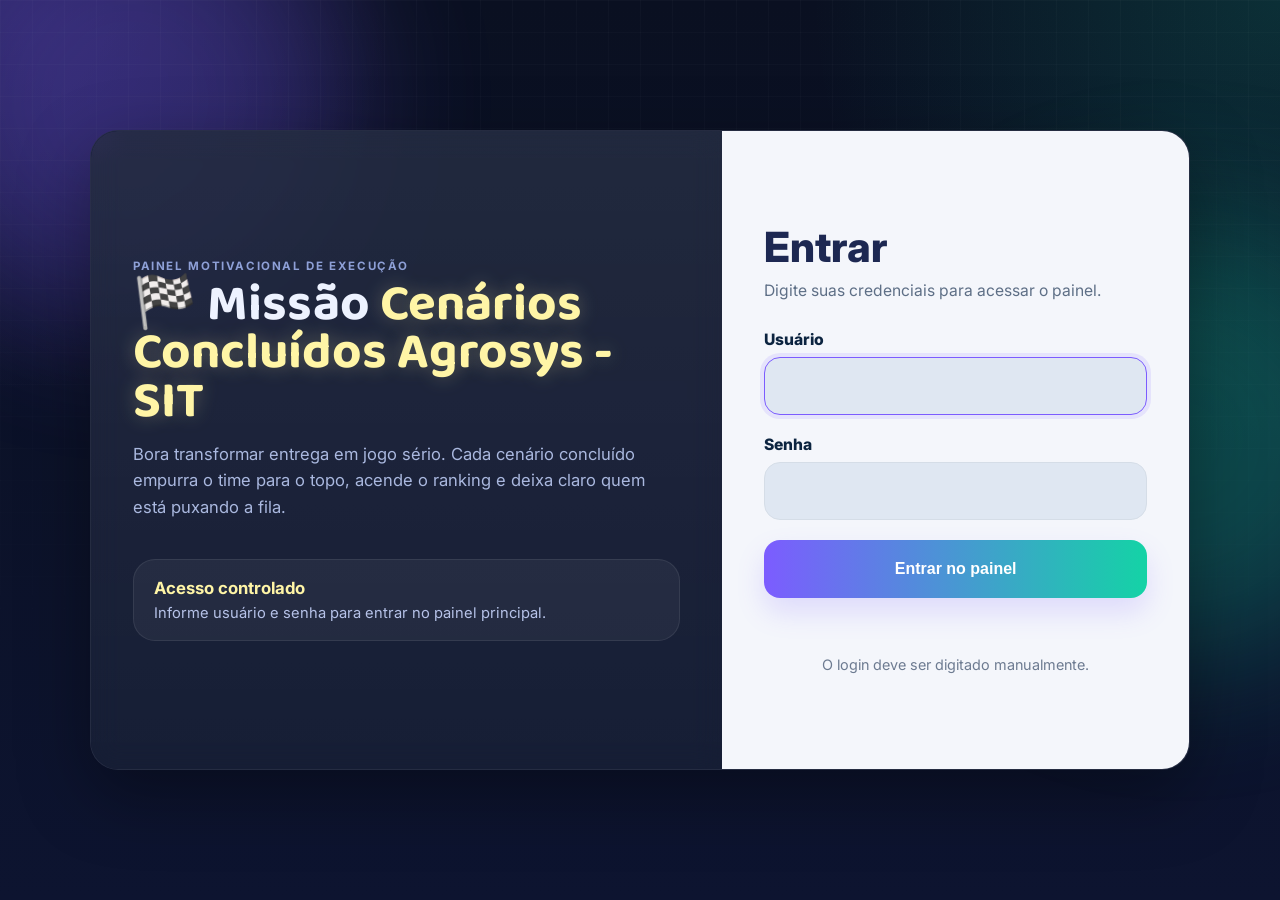
==== login.html @ 272a7059 "Atualização autenticação 02.04.2026 17:37" ====
<!DOCTYPE html>
<html lang="pt-BR">
<head>
  <meta charset="UTF-8" />
  <meta http-equiv="Cache-Control" content="no-store, no-cache, must-revalidate, max-age=0" />
  <meta http-equiv="Pragma" content="no-cache" />
  <meta http-equiv="Expires" content="0" />
  <meta name="viewport" content="width=device-width, initial-scale=1.0" />
  <title>Login | Missão Cenários Concluídos Agrosys - SIT </title>

  <link rel="preconnect" href="https://fonts.googleapis.com">
  <link rel="preconnect" href="https://fonts.gstatic.com" crossorigin>
  <link href="https://fonts.googleapis.com/css2?family=Inter:wght@400;600;700;800&family=Baloo+2:wght@700;800&display=swap" rel="stylesheet">

  <style>
    :root {
      --bg: #0b1020;
      --card: #121a35;
      --line: rgba(255,255,255,.09);
      --text: #edf2ff;
      --muted: #aab8df;
      --accent: #7c5cff;
      --accent-2: #14d3a6;
      --danger: #ff6b7a;
      --shadow: 0 24px 70px rgba(0,0,0,.35);
      --radius: 24px;
    }

    * { box-sizing: border-box; }

    html, body {
      margin: 0;
      padding: 0;
      min-height: 100vh;
      font-family: 'Inter', system-ui, sans-serif;
      background:
        radial-gradient(circle at top left, rgba(124,92,255,.22), transparent 25%),
        radial-gradient(circle at top right, rgba(20,211,166,.16), transparent 30%),
        linear-gradient(180deg, #0a1021 0%, #0d1430 100%);
      color: var(--text);
    }

    body {
      display: flex;
      align-items: center;
      justify-content: center;
      padding: 24px;
      overflow-x: hidden;
    }

    .bg-grid {
      position: fixed;
      inset: 0;
      background-image:
        linear-gradient(rgba(255,255,255,.03) 1px, transparent 1px),
        linear-gradient(90deg, rgba(255,255,255,.03) 1px, transparent 1px);
      background-size: 32px 32px;
      mask-image: linear-gradient(180deg, rgba(0,0,0,.7), transparent 90%);
      pointer-events: none;
    }

    .bg-orb {
      position: fixed;
      width: 440px;
      height: 440px;
      border-radius: 50%;
      filter: blur(75px);
      opacity: .28;
      pointer-events: none;
    }

    .orb-1 { background: #7c5cff; top: -120px; left: -90px; }
    .orb-2 { background: #14d3a6; right: -120px; top: 220px; }

    .login-shell {
      width: min(1100px, 100%);
      min-height: 640px;
      display: grid;
      grid-template-columns: 1.15fr .85fr;
      background: rgba(17, 24, 48, 0.88);
      border: 1px solid var(--line);
      border-radius: 28px;
      overflow: hidden;
      box-shadow: var(--shadow);
      position: relative;
      z-index: 1;
    }

    .login-left {
      padding: 42px;
      background: linear-gradient(180deg, rgba(255,255,255,.08), rgba(255,255,255,.03));
      backdrop-filter: blur(14px);
      display: flex;
      flex-direction: column;
      justify-content: center;
    }

    .eyebrow {
      text-transform: uppercase;
      letter-spacing: .14em;
      font-size: .72rem;
      color: #8ea0d7;
      margin: 0 0 8px;
      font-weight: 700;
    }

    .login-left h1 {
      margin: 0;
      font-family: 'Baloo 2', cursive;
      font-size: clamp(2.2rem, 4vw, 4rem);
      line-height: .95;
    }

    .login-left h1 span {
      color: #fff5a6;
      text-shadow: 0 0 20px rgba(255,245,166,.28);
    }

    .hero-text {
      max-width: 680px;
      color: var(--muted);
      font-size: 1.04rem;
      margin-top: 14px;
      line-height: 1.6;
    }

    .info-box {
      margin-top: 22px;
      padding: 18px 20px;
      border-radius: 22px;
      background: rgba(255,255,255,.05);
      border: 1px solid rgba(255,255,255,.08);
      display: grid;
      gap: 6px;
      max-width: 620px;
    }

    .info-box strong {
      color: #fff5a6;
      font-size: 1.05rem;
    }

    .info-box small {
      color: #b6c2e8;
      font-size: .92rem;
    }

    .login-right {
      background: #f4f6fb;
      color: #1d2852;
      padding: 42px;
      display: flex;
      flex-direction: column;
      justify-content: center;
    }

    .login-right h2 {
      margin: 0 0 10px;
      font-size: 2.6rem;
      line-height: 1;
      font-weight: 800;
      color: #1d2852;
    }

    .login-subtitle {
      color: #5e6f86;
      margin-bottom: 28px;
      font-size: .98rem;
      line-height: 1.5;
    }

    .form-label {
      display: block;
      margin-bottom: 8px;
      font-weight: 800;
      font-size: .98rem;
      color: #0c2440;
    }

    .form-control {
      width: 100%;
      height: 58px;
      border-radius: 16px;
      border: 1px solid #d5dde7;
      background: #dfe7f2;
      font-size: 1rem;
      padding: 0 18px;
      outline: none;
      margin-bottom: 20px;
    }

    .form-control:focus {
      border-color: #7c5cff;
      box-shadow: 0 0 0 4px rgba(124,92,255,.12);
    }

    .btn-login {
      width: 100%;
      height: 58px;
      border: none;
      border-radius: 16px;
      background: linear-gradient(90deg, #7c5cff, #14d3a6);
      color: white;
      font-size: 1rem;
      font-weight: 800;
      cursor: pointer;
      box-shadow: 0 14px 28px rgba(124,92,255,.18);
    }

    .btn-login:hover {
      filter: brightness(1.05);
    }

    #erro {
      color: var(--danger);
      font-weight: 700;
      min-height: 24px;
      margin-top: 14px;
      text-align: center;
    }

    .login-foot {
      margin-top: 20px;
      color: #6d7b91;
      text-align: center;
      font-size: .9rem;
    }

    @media (max-width: 960px) {
      .login-shell {
        grid-template-columns: 1fr;
      }

      .login-left, .login-right {
        padding: 28px;
      }
    }
  </style>
</head>
<body>
  <div class="bg-orb orb-1"></div>
  <div class="bg-orb orb-2"></div>
  <div class="bg-grid"></div>

  <main class="login-shell">
    <section class="login-left">
      <p class="eyebrow">Painel motivacional de execução</p>
      <h1>🏁 Missão <span>Cenários Concluídos Agrosys - SIT</span></h1>
      <p class="hero-text">
        Bora transformar entrega em jogo sério. Cada cenário concluído empurra o time para o topo,
        acende o ranking e deixa claro quem está puxando a fila.
      </p>

      <div class="info-box">
        <strong>Acesso controlado</strong>
        <small>Informe usuário e senha para entrar no painel principal.</small>
      </div>
    </section>

    <section class="login-right">
      <h2>Entrar</h2>
      <div class="login-subtitle">
        Digite suas credenciais para acessar o painel.
      </div>

      <form id="formLogin" autocomplete="off">
        <label for="user" class="form-label">Usuário</label>
        <input
          id="user"
          name="login_usuario_manual"
          type="text"
          class="form-control"
          autocomplete="off"
          autocapitalize="off"
          autocorrect="off"
          spellcheck="false"
          value=""
        >

        <label for="pass" class="form-label">Senha</label>
        <input
          id="pass"
          name="login_senha_manual"
          type="password"
          class="form-control"
          autocomplete="new-password"
          autocapitalize="off"
          autocorrect="off"
          spellcheck="false"
          value=""
        >

        <button type="submit" class="btn-login">Entrar no painel</button>
        <div id="erro"></div>
      </form>

      <div class="login-foot">
        O login deve ser digitado manualmente.
      </div>
    </section>
  </main>

  <script src="auth.js"></script>
  <script>
    limparSessao();

    window.addEventListener("load", function () {
      const campoUser = document.getElementById("user");
      const campoPass = document.getElementById("pass");

      campoUser.value = "";
      campoPass.value = "";

      setTimeout(function () {
        campoUser.value = "";
        campoPass.value = "";
        campoUser.focus();
      }, 50);
    });

    document.getElementById("formLogin").addEventListener("submit", function (e) {
      e.preventDefault();

      const u = document.getElementById("user").value.trim();
      const p = document.getElementById("pass").value.trim();
      const erro = document.getElementById("erro");

      const resultado = fazerLogin(u, p);

      if (resultado.sucesso) {
        window.location.href = "index.html";
        return;
      }

      if (resultado.erro === "usuario") {
        erro.innerText = "Usuário não encontrado";
        document.getElementById("user").focus();
      } else if (resultado.erro === "senha") {
        erro.innerText = "Senha incorreta";
        document.getElementById("pass").value = "";
        document.getElementById("pass").focus();
      } else {
        erro.innerText = "Falha no login";
      }
    });
  </script>
</body>
</html>
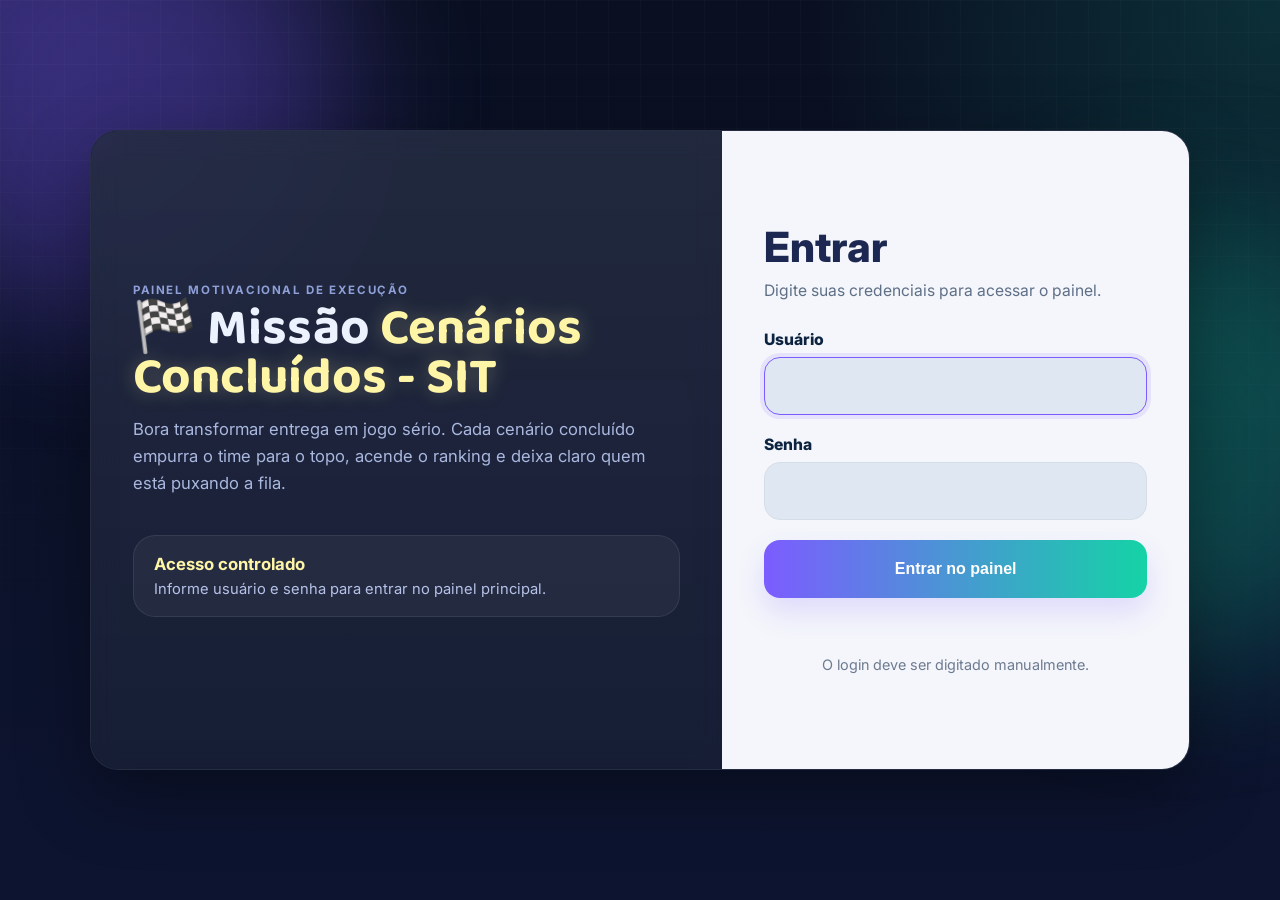
==== commit 8cf79a7a: "Ajuste foltros com checkbox para escolher 27.04.2026 08:56" ====
--- a/login.html
+++ b/login.html
@@ -1,348 +1,348 @@
-<!DOCTYPE html>
-<html lang="pt-BR">
-<head>
-  <meta charset="UTF-8" />
-  <meta http-equiv="Cache-Control" content="no-store, no-cache, must-revalidate, max-age=0" />
-  <meta http-equiv="Pragma" content="no-cache" />
-  <meta http-equiv="Expires" content="0" />
-  <meta name="viewport" content="width=device-width, initial-scale=1.0" />
-  <title>Login | Missão Cenários Concluídos Agrosys - SIT </title>
-
-  <link rel="preconnect" href="https://fonts.googleapis.com">
-  <link rel="preconnect" href="https://fonts.gstatic.com" crossorigin>
-  <link href="https://fonts.googleapis.com/css2?family=Inter:wght@400;600;700;800&family=Baloo+2:wght@700;800&display=swap" rel="stylesheet">
-
-  <style>
-    :root {
-      --bg: #0b1020;
-      --card: #121a35;
-      --line: rgba(255,255,255,.09);
-      --text: #edf2ff;
-      --muted: #aab8df;
-      --accent: #7c5cff;
-      --accent-2: #14d3a6;
-      --danger: #ff6b7a;
-      --shadow: 0 24px 70px rgba(0,0,0,.35);
-      --radius: 24px;
-    }
-
-    * { box-sizing: border-box; }
-
-    html, body {
-      margin: 0;
-      padding: 0;
-      min-height: 100vh;
-      font-family: 'Inter', system-ui, sans-serif;
-      background:
-        radial-gradient(circle at top left, rgba(124,92,255,.22), transparent 25%),
-        radial-gradient(circle at top right, rgba(20,211,166,.16), transparent 30%),
-        linear-gradient(180deg, #0a1021 0%, #0d1430 100%);
-      color: var(--text);
-    }
-
-    body {
-      display: flex;
-      align-items: center;
-      justify-content: center;
-      padding: 24px;
-      overflow-x: hidden;
-    }
-
-    .bg-grid {
-      position: fixed;
-      inset: 0;
-      background-image:
-        linear-gradient(rgba(255,255,255,.03) 1px, transparent 1px),
-        linear-gradient(90deg, rgba(255,255,255,.03) 1px, transparent 1px);
-      background-size: 32px 32px;
-      mask-image: linear-gradient(180deg, rgba(0,0,0,.7), transparent 90%);
-      pointer-events: none;
-    }
-
-    .bg-orb {
-      position: fixed;
-      width: 440px;
-      height: 440px;
-      border-radius: 50%;
-      filter: blur(75px);
-      opacity: .28;
-      pointer-events: none;
-    }
-
-    .orb-1 { background: #7c5cff; top: -120px; left: -90px; }
-    .orb-2 { background: #14d3a6; right: -120px; top: 220px; }
-
-    .login-shell {
-      width: min(1100px, 100%);
-      min-height: 640px;
-      display: grid;
-      grid-template-columns: 1.15fr .85fr;
-      background: rgba(17, 24, 48, 0.88);
-      border: 1px solid var(--line);
-      border-radius: 28px;
-      overflow: hidden;
-      box-shadow: var(--shadow);
-      position: relative;
-      z-index: 1;
-    }
-
-    .login-left {
-      padding: 42px;
-      background: linear-gradient(180deg, rgba(255,255,255,.08), rgba(255,255,255,.03));
-      backdrop-filter: blur(14px);
-      display: flex;
-      flex-direction: column;
-      justify-content: center;
-    }
-
-    .eyebrow {
-      text-transform: uppercase;
-      letter-spacing: .14em;
-      font-size: .72rem;
-      color: #8ea0d7;
-      margin: 0 0 8px;
-      font-weight: 700;
-    }
-
-    .login-left h1 {
-      margin: 0;
-      font-family: 'Baloo 2', cursive;
-      font-size: clamp(2.2rem, 4vw, 4rem);
-      line-height: .95;
-    }
-
-    .login-left h1 span {
-      color: #fff5a6;
-      text-shadow: 0 0 20px rgba(255,245,166,.28);
-    }
-
-    .hero-text {
-      max-width: 680px;
-      color: var(--muted);
-      font-size: 1.04rem;
-      margin-top: 14px;
-      line-height: 1.6;
-    }
-
-    .info-box {
-      margin-top: 22px;
-      padding: 18px 20px;
-      border-radius: 22px;
-      background: rgba(255,255,255,.05);
-      border: 1px solid rgba(255,255,255,.08);
-      display: grid;
-      gap: 6px;
-      max-width: 620px;
-    }
-
-    .info-box strong {
-      color: #fff5a6;
-      font-size: 1.05rem;
-    }
-
-    .info-box small {
-      color: #b6c2e8;
-      font-size: .92rem;
-    }
-
-    .login-right {
-      background: #f4f6fb;
-      color: #1d2852;
-      padding: 42px;
-      display: flex;
-      flex-direction: column;
-      justify-content: center;
-    }
-
-    .login-right h2 {
-      margin: 0 0 10px;
-      font-size: 2.6rem;
-      line-height: 1;
-      font-weight: 800;
-      color: #1d2852;
-    }
-
-    .login-subtitle {
-      color: #5e6f86;
-      margin-bottom: 28px;
-      font-size: .98rem;
-      line-height: 1.5;
-    }
-
-    .form-label {
-      display: block;
-      margin-bottom: 8px;
-      font-weight: 800;
-      font-size: .98rem;
-      color: #0c2440;
-    }
-
-    .form-control {
-      width: 100%;
-      height: 58px;
-      border-radius: 16px;
-      border: 1px solid #d5dde7;
-      background: #dfe7f2;
-      font-size: 1rem;
-      padding: 0 18px;
-      outline: none;
-      margin-bottom: 20px;
-    }
-
-    .form-control:focus {
-      border-color: #7c5cff;
-      box-shadow: 0 0 0 4px rgba(124,92,255,.12);
-    }
-
-    .btn-login {
-      width: 100%;
-      height: 58px;
-      border: none;
-      border-radius: 16px;
-      background: linear-gradient(90deg, #7c5cff, #14d3a6);
-      color: white;
-      font-size: 1rem;
-      font-weight: 800;
-      cursor: pointer;
-      box-shadow: 0 14px 28px rgba(124,92,255,.18);
-    }
-
-    .btn-login:hover {
-      filter: brightness(1.05);
-    }
-
-    #erro {
-      color: var(--danger);
-      font-weight: 700;
-      min-height: 24px;
-      margin-top: 14px;
-      text-align: center;
-    }
-
-    .login-foot {
-      margin-top: 20px;
-      color: #6d7b91;
-      text-align: center;
-      font-size: .9rem;
-    }
-
-    @media (max-width: 960px) {
-      .login-shell {
-        grid-template-columns: 1fr;
-      }
-
-      .login-left, .login-right {
-        padding: 28px;
-      }
-    }
-  </style>
-</head>
-<body>
-  <div class="bg-orb orb-1"></div>
-  <div class="bg-orb orb-2"></div>
-  <div class="bg-grid"></div>
-
-  <main class="login-shell">
-    <section class="login-left">
-      <p class="eyebrow">Painel motivacional de execução</p>
-      <h1>🏁 Missão <span>Cenários Concluídos Agrosys - SIT</span></h1>
-      <p class="hero-text">
-        Bora transformar entrega em jogo sério. Cada cenário concluído empurra o time para o topo,
-        acende o ranking e deixa claro quem está puxando a fila.
-      </p>
-
-      <div class="info-box">
-        <strong>Acesso controlado</strong>
-        <small>Informe usuário e senha para entrar no painel principal.</small>
-      </div>
-    </section>
-
-    <section class="login-right">
-      <h2>Entrar</h2>
-      <div class="login-subtitle">
-        Digite suas credenciais para acessar o painel.
-      </div>
-
-      <form id="formLogin" autocomplete="off">
-        <label for="user" class="form-label">Usuário</label>
-        <input
-          id="user"
-          name="login_usuario_manual"
-          type="text"
-          class="form-control"
-          autocomplete="off"
-          autocapitalize="off"
-          autocorrect="off"
-          spellcheck="false"
-          value=""
-        >
-
-        <label for="pass" class="form-label">Senha</label>
-        <input
-          id="pass"
-          name="login_senha_manual"
-          type="password"
-          class="form-control"
-          autocomplete="new-password"
-          autocapitalize="off"
-          autocorrect="off"
-          spellcheck="false"
-          value=""
-        >
-
-        <button type="submit" class="btn-login">Entrar no painel</button>
-        <div id="erro"></div>
-      </form>
-
-      <div class="login-foot">
-        O login deve ser digitado manualmente.
-      </div>
-    </section>
-  </main>
-
-  <script src="auth.js"></script>
-  <script>
-    limparSessao();
-
-    window.addEventListener("load", function () {
-      const campoUser = document.getElementById("user");
-      const campoPass = document.getElementById("pass");
-
-      campoUser.value = "";
-      campoPass.value = "";
-
-      setTimeout(function () {
-        campoUser.value = "";
-        campoPass.value = "";
-        campoUser.focus();
-      }, 50);
-    });
-
-    document.getElementById("formLogin").addEventListener("submit", function (e) {
-      e.preventDefault();
-
-      const u = document.getElementById("user").value.trim();
-      const p = document.getElementById("pass").value.trim();
-      const erro = document.getElementById("erro");
-
-      const resultado = fazerLogin(u, p);
-
-      if (resultado.sucesso) {
-        window.location.href = "index.html";
-        return;
-      }
-
-      if (resultado.erro === "usuario") {
-        erro.innerText = "Usuário não encontrado";
-        document.getElementById("user").focus();
-      } else if (resultado.erro === "senha") {
-        erro.innerText = "Senha incorreta";
-        document.getElementById("pass").value = "";
-        document.getElementById("pass").focus();
-      } else {
-        erro.innerText = "Falha no login";
-      }
-    });
-  </script>
-</body>
+<!DOCTYPE html>
+<html lang="pt-BR">
+<head>
+  <meta charset="UTF-8" />
+  <meta http-equiv="Cache-Control" content="no-store, no-cache, must-revalidate, max-age=0" />
+  <meta http-equiv="Pragma" content="no-cache" />
+  <meta http-equiv="Expires" content="0" />
+  <meta name="viewport" content="width=device-width, initial-scale=1.0" />
+  <title>Login | Missão Cenários Concluídos Agrosys - SIT </title>
+
+  <link rel="preconnect" href="https://fonts.googleapis.com">
+  <link rel="preconnect" href="https://fonts.gstatic.com" crossorigin>
+  <link href="https://fonts.googleapis.com/css2?family=Inter:wght@400;600;700;800&family=Baloo+2:wght@700;800&display=swap" rel="stylesheet">
+
+  <style>
+    :root {
+      --bg: #0b1020;
+      --card: #121a35;
+      --line: rgba(255,255,255,.09);
+      --text: #edf2ff;
+      --muted: #aab8df;
+      --accent: #7c5cff;
+      --accent-2: #14d3a6;
+      --danger: #ff6b7a;
+      --shadow: 0 24px 70px rgba(0,0,0,.35);
+      --radius: 24px;
+    }
+
+    * { box-sizing: border-box; }
+
+    html, body {
+      margin: 0;
+      padding: 0;
+      min-height: 100vh;
+      font-family: 'Inter', system-ui, sans-serif;
+      background:
+        radial-gradient(circle at top left, rgba(124,92,255,.22), transparent 25%),
+        radial-gradient(circle at top right, rgba(20,211,166,.16), transparent 30%),
+        linear-gradient(180deg, #0a1021 0%, #0d1430 100%);
+      color: var(--text);
+    }
+
+    body {
+      display: flex;
+      align-items: center;
+      justify-content: center;
+      padding: 24px;
+      overflow-x: hidden;
+    }
+
+    .bg-grid {
+      position: fixed;
+      inset: 0;
+      background-image:
+        linear-gradient(rgba(255,255,255,.03) 1px, transparent 1px),
+        linear-gradient(90deg, rgba(255,255,255,.03) 1px, transparent 1px);
+      background-size: 32px 32px;
+      mask-image: linear-gradient(180deg, rgba(0,0,0,.7), transparent 90%);
+      pointer-events: none;
+    }
+
+    .bg-orb {
+      position: fixed;
+      width: 440px;
+      height: 440px;
+      border-radius: 50%;
+      filter: blur(75px);
+      opacity: .28;
+      pointer-events: none;
+    }
+
+    .orb-1 { background: #7c5cff; top: -120px; left: -90px; }
+    .orb-2 { background: #14d3a6; right: -120px; top: 220px; }
+
+    .login-shell {
+      width: min(1100px, 100%);
+      min-height: 640px;
+      display: grid;
+      grid-template-columns: 1.15fr .85fr;
+      background: rgba(17, 24, 48, 0.88);
+      border: 1px solid var(--line);
+      border-radius: 28px;
+      overflow: hidden;
+      box-shadow: var(--shadow);
+      position: relative;
+      z-index: 1;
+    }
+
+    .login-left {
+      padding: 42px;
+      background: linear-gradient(180deg, rgba(255,255,255,.08), rgba(255,255,255,.03));
+      backdrop-filter: blur(14px);
+      display: flex;
+      flex-direction: column;
+      justify-content: center;
+    }
+
+    .eyebrow {
+      text-transform: uppercase;
+      letter-spacing: .14em;
+      font-size: .72rem;
+      color: #8ea0d7;
+      margin: 0 0 8px;
+      font-weight: 700;
+    }
+
+    .login-left h1 {
+      margin: 0;
+      font-family: 'Baloo 2', cursive;
+      font-size: clamp(2.2rem, 4vw, 4rem);
+      line-height: .95;
+    }
+
+    .login-left h1 span {
+      color: #fff5a6;
+      text-shadow: 0 0 20px rgba(255,245,166,.28);
+    }
+
+    .hero-text {
+      max-width: 680px;
+      color: var(--muted);
+      font-size: 1.04rem;
+      margin-top: 14px;
+      line-height: 1.6;
+    }
+
+    .info-box {
+      margin-top: 22px;
+      padding: 18px 20px;
+      border-radius: 22px;
+      background: rgba(255,255,255,.05);
+      border: 1px solid rgba(255,255,255,.08);
+      display: grid;
+      gap: 6px;
+      max-width: 620px;
+    }
+
+    .info-box strong {
+      color: #fff5a6;
+      font-size: 1.05rem;
+    }
+
+    .info-box small {
+      color: #b6c2e8;
+      font-size: .92rem;
+    }
+
+    .login-right {
+      background: #f4f6fb;
+      color: #1d2852;
+      padding: 42px;
+      display: flex;
+      flex-direction: column;
+      justify-content: center;
+    }
+
+    .login-right h2 {
+      margin: 0 0 10px;
+      font-size: 2.6rem;
+      line-height: 1;
+      font-weight: 800;
+      color: #1d2852;
+    }
+
+    .login-subtitle {
+      color: #5e6f86;
+      margin-bottom: 28px;
+      font-size: .98rem;
+      line-height: 1.5;
+    }
+
+    .form-label {
+      display: block;
+      margin-bottom: 8px;
+      font-weight: 800;
+      font-size: .98rem;
+      color: #0c2440;
+    }
+
+    .form-control {
+      width: 100%;
+      height: 58px;
+      border-radius: 16px;
+      border: 1px solid #d5dde7;
+      background: #dfe7f2;
+      font-size: 1rem;
+      padding: 0 18px;
+      outline: none;
+      margin-bottom: 20px;
+    }
+
+    .form-control:focus {
+      border-color: #7c5cff;
+      box-shadow: 0 0 0 4px rgba(124,92,255,.12);
+    }
+
+    .btn-login {
+      width: 100%;
+      height: 58px;
+      border: none;
+      border-radius: 16px;
+      background: linear-gradient(90deg, #7c5cff, #14d3a6);
+      color: white;
+      font-size: 1rem;
+      font-weight: 800;
+      cursor: pointer;
+      box-shadow: 0 14px 28px rgba(124,92,255,.18);
+    }
+
+    .btn-login:hover {
+      filter: brightness(1.05);
+    }
+
+    #erro {
+      color: var(--danger);
+      font-weight: 700;
+      min-height: 24px;
+      margin-top: 14px;
+      text-align: center;
+    }
+
+    .login-foot {
+      margin-top: 20px;
+      color: #6d7b91;
+      text-align: center;
+      font-size: .9rem;
+    }
+
+    @media (max-width: 960px) {
+      .login-shell {
+        grid-template-columns: 1fr;
+      }
+
+      .login-left, .login-right {
+        padding: 28px;
+      }
+    }
+  </style>
+</head>
+<body>
+  <div class="bg-orb orb-1"></div>
+  <div class="bg-orb orb-2"></div>
+  <div class="bg-grid"></div>
+
+  <main class="login-shell">
+    <section class="login-left">
+      <p class="eyebrow">Painel motivacional de execução</p>
+      <h1>🏁 Missão <span>Cenários Concluídos - SIT</span></h1>
+      <p class="hero-text">
+        Bora transformar entrega em jogo sério. Cada cenário concluído empurra o time para o topo,
+        acende o ranking e deixa claro quem está puxando a fila.
+      </p>
+
+      <div class="info-box">
+        <strong>Acesso controlado</strong>
+        <small>Informe usuário e senha para entrar no painel principal.</small>
+      </div>
+    </section>
+
+    <section class="login-right">
+      <h2>Entrar</h2>
+      <div class="login-subtitle">
+        Digite suas credenciais para acessar o painel.
+      </div>
+
+      <form id="formLogin" autocomplete="off">
+        <label for="user" class="form-label">Usuário</label>
+        <input
+          id="user"
+          name="login_usuario_manual"
+          type="text"
+          class="form-control"
+          autocomplete="off"
+          autocapitalize="off"
+          autocorrect="off"
+          spellcheck="false"
+          value=""
+        >
+
+        <label for="pass" class="form-label">Senha</label>
+        <input
+          id="pass"
+          name="login_senha_manual"
+          type="password"
+          class="form-control"
+          autocomplete="new-password"
+          autocapitalize="off"
+          autocorrect="off"
+          spellcheck="false"
+          value=""
+        >
+
+        <button type="submit" class="btn-login">Entrar no painel</button>
+        <div id="erro"></div>
+      </form>
+
+      <div class="login-foot">
+        O login deve ser digitado manualmente.
+      </div>
+    </section>
+  </main>
+
+  <script src="auth.js"></script>
+  <script>
+    limparSessao();
+
+    window.addEventListener("load", function () {
+      const campoUser = document.getElementById("user");
+      const campoPass = document.getElementById("pass");
+
+      campoUser.value = "";
+      campoPass.value = "";
+
+      setTimeout(function () {
+        campoUser.value = "";
+        campoPass.value = "";
+        campoUser.focus();
+      }, 50);
+    });
+
+    document.getElementById("formLogin").addEventListener("submit", function (e) {
+      e.preventDefault();
+
+      const u = document.getElementById("user").value.trim();
+      const p = document.getElementById("pass").value.trim();
+      const erro = document.getElementById("erro");
+
+      const resultado = fazerLogin(u, p);
+
+      if (resultado.sucesso) {
+        window.location.href = "index.html";
+        return;
+      }
+
+      if (resultado.erro === "usuario") {
+        erro.innerText = "Usuário não encontrado";
+        document.getElementById("user").focus();
+      } else if (resultado.erro === "senha") {
+        erro.innerText = "Senha incorreta";
+        document.getElementById("pass").value = "";
+        document.getElementById("pass").focus();
+      } else {
+        erro.innerText = "Falha no login";
+      }
+    });
+  </script>
+</body>
 </html>
